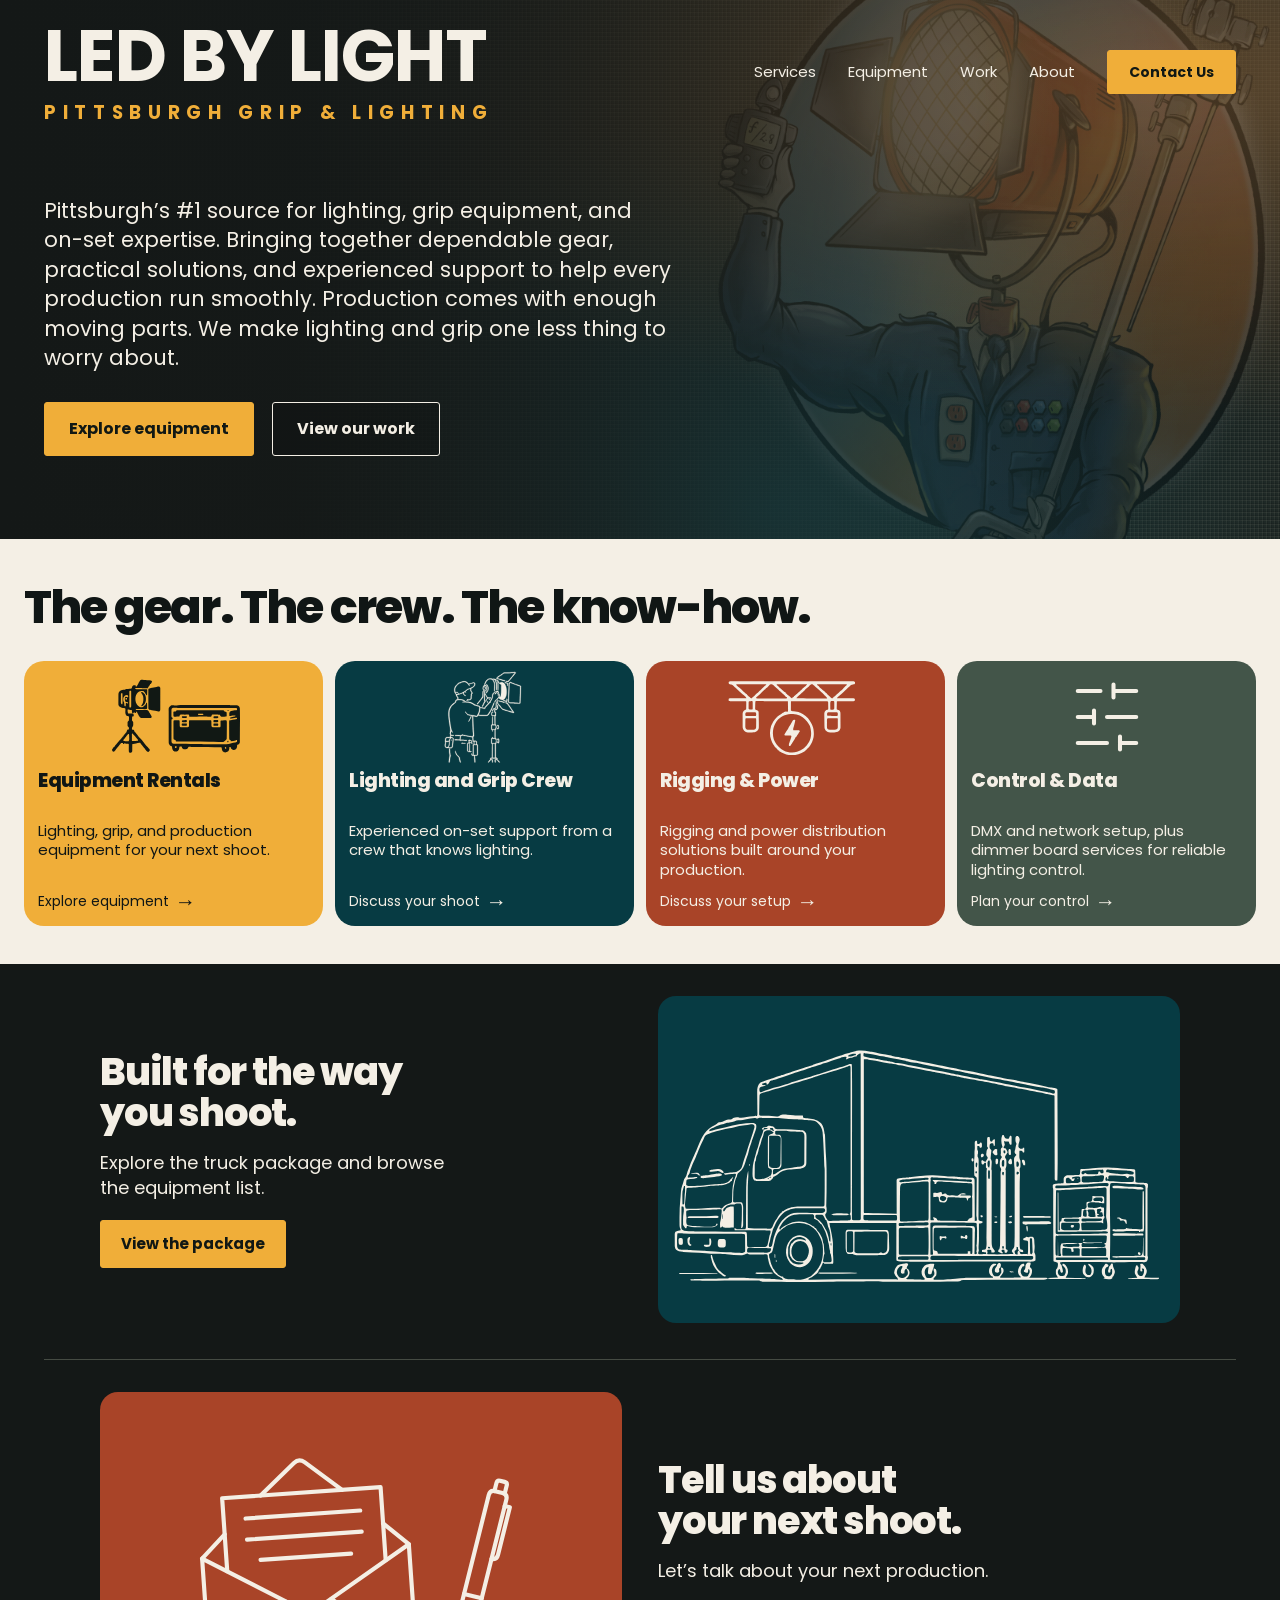
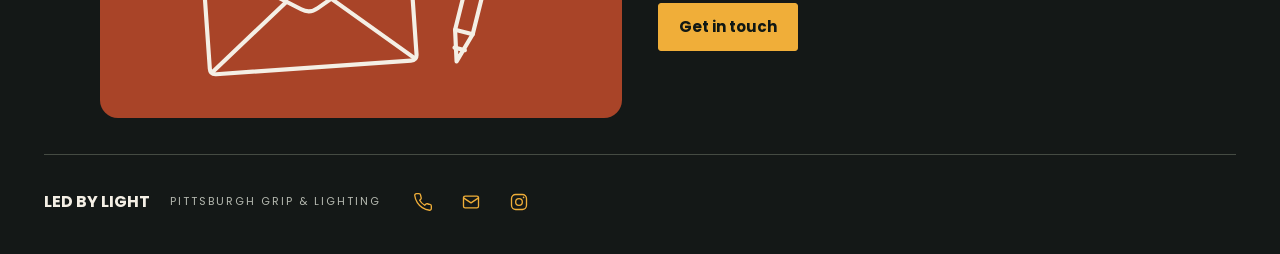
==== index.html @ e3e65536 "footer update" ====
<!doctype html>
<html lang="en">
<head>
  <meta charset="utf-8">
  <meta name="viewport" content="width=device-width,initial-scale=1">
  <meta name="robots" content="noindex,nofollow">
  <meta name="description" content="Led by Light — Pittsburgh grip and lighting. Equipment, crew, and on-set expertise.">
  <meta name="theme-color" content="#141817">
  <title>Led by Light | Pittsburgh Grip &amp; Lighting</title>

  <link rel="icon" href="assets/favicon.svg" type="image/svg+xml">
  <link rel="preload" href="assets/hero-logo.png" as="image">
  <link rel="stylesheet" href="styles.css?v=shared-footer1">
</head>
<body>
  <a class="skip" href="#main">Skip to content</a>

  <main id="main">

    <!-- Hero: layered background + header + headline -->
    <div class="hero-shell">
      <div class="hero-linen" aria-hidden="true"></div>
      <div class="hero-haze" aria-hidden="true"></div>

      <header class="header wrap">
        <a class="brand" href="/" aria-label="Led by Light home">
          LED BY LIGHT <span class="brand-tag">PITTSBURGH GRIP &amp; LIGHTING</span>
        </a>
        <button class="menu-toggle" aria-expanded="false" aria-controls="navigation">Menu <span aria-hidden="true">☰</span></button>
        <nav id="navigation" aria-label="Main navigation">
          <a href="/services">Services</a>
          <a href="/equipment">Equipment</a>
          <a href="/work">Work</a>
          <a href="/about">About</a>
          <a class="button small" href="/contact">Contact Us</a>
        </nav>
      </header>

      <section class="hero wrap" aria-labelledby="hero-title">
        <div class="hero-copy">
          <p class="intro">
Pittsburgh’s #1 source for lighting, grip equipment, and on-set expertise. Bringing together dependable gear, practical solutions, and experienced support to help every production run smoothly. Production comes with enough moving parts. We make lighting and grip one less thing to worry about.   </p>
          <div class="actions">
            <a class="button" href="/equipment">Explore equipment</a>
            <a class="button outline" href="/work">View our work</a>
          </div>
        </div>
      </section>
    </div>

    <!-- Services -->
    <section class="services" id="services" aria-labelledby="services-title">
      <div class="wrap">
        <h2 id="services-title">The gear. The crew. The know-how.</h2>
        <div class="cards">

          <a class="card equipment" href="/equipment">
            <img class="illustration" src="assets/equipment-transparent.svg" alt="">
            <h3>Equipment Rentals</h3>
            <p>Lighting, grip, and production equipment for your next shoot.</p>
            <span class="card-link">Explore equipment <span aria-hidden="true">→</span></span>
          </a>

          <a class="card gaffer" href="/contact">
            <img class="illustration" src="assets/gaffer-transparent.svg" alt="">
            <h3>Lighting and Grip Crew</h3>
            <p>Experienced on-set support from a crew that knows lighting.</p>
            <span class="card-link">Discuss your shoot <span aria-hidden="true">→</span></span>
          </a>

          <a class="card rigging" href="/contact">
            <img class="illustration" src="assets/rigging-transparent.svg" alt="">
            <h3>Rigging &amp; Power</h3>
            <p>Rigging and power distribution solutions built around your production.</p>
            <span class="card-link">Discuss your setup <span aria-hidden="true">→</span></span>
          </a>

          <a class="card control" href="/contact">
            <div class="control-art" aria-hidden="true">
              <svg xmlns="http://www.w3.org/2000/svg" width="96" height="78" viewBox="0 0 24 24" fill="none" stroke="currentColor" stroke-width="1.25" stroke-linecap="round" stroke-linejoin="round" focusable="false">
                <path d="M21 4h-7M10 4H3M21 12h-9M8 12H3M21 20h-5M12 20H3M14 2v4M8 10v4M16 18v4"/>
              </svg>
            </div>
            <h3>Control &amp; Data</h3>
            <p>DMX and network setup, plus dimmer board services for reliable lighting control.</p>
            <span class="card-link">Plan your control <span aria-hidden="true">→</span></span>
          </a>

        </div>
      </div>
    </section>

    <!-- Truck package -->
    <section class="package wrap" aria-labelledby="package-title">
      <div class="package-copy">
        <h2 id="package-title">Built for the way<br>you shoot.</h2>
        <p>Explore the truck package and browse the equipment list.</p>
        <a class="button" href="/equipment">View the package</a>
      </div>
      <div class="truck-panel">
        <img src="assets/truck-transparent.svg" alt="Truck and equipment carts">
      </div>
    </section>

  </main>

  <footer class="footer wrap">
    <section class="contact-section" aria-labelledby="contact-title">
      <div class="contact-panel">
        <img src="assets/contact-envelope.svg" alt="" width="640" height="400" loading="lazy">
      </div>
      <div class="contact-copy">
        <h2 id="contact-title">Tell us about<br>your next shoot.</h2>
        <p>Let’s talk about your next production.</p>
        <a class="button" href="/contact">Get in touch</a>
      </div>
    </section>
    <div class="footer-bottom">
      <div class="footer-brand-group">
        <a class="brand" href="/">LED BY LIGHT</a>
        <p class="footer-tagline">PITTSBURGH GRIP &amp; LIGHTING</p>
        <a class="footer-contact-icon" href="tel:+14122237418" aria-label="Call Led by Light at 412-223-7418" title="Call 412-223-7418">
          <svg width="24" height="24" viewBox="0 0 24 24" fill="none" stroke="currentColor" stroke-width="1.8" stroke-linecap="round" stroke-linejoin="round" aria-hidden="true" focusable="false">
            <path d="M22 16.9v3a2 2 0 0 1-2.2 2 19.8 19.8 0 0 1-8.6-3.1 19.5 19.5 0 0 1-6-6A19.8 19.8 0 0 1 2.1 4.2 2 2 0 0 1 4.1 2h3a2 2 0 0 1 2 1.7c.1 1 .4 1.9.7 2.8a2 2 0 0 1-.5 2.1L8 9.9a16 16 0 0 0 6 6l1.3-1.3a2 2 0 0 1 2.1-.5c.9.3 1.8.6 2.8.7a2 2 0 0 1 1.8 2.1Z"/>
          </svg>
        </a>
        <a class="footer-contact-icon" href="mailto:jim@ledbylight.net" aria-label="Email Led by Light at jim@ledbylight.net" title="Email jim@ledbylight.net">
          <svg width="24" height="24" viewBox="0 0 24 24" fill="none" stroke="currentColor" stroke-width="1.8" stroke-linecap="round" stroke-linejoin="round" aria-hidden="true" focusable="false">
            <rect x="3" y="5" width="18" height="14" rx="2"/>
            <path d="m3 7 9 6 9-6"/>
          </svg>
        </a>
        <a class="footer-instagram" href="https://www.instagram.com/ledbylight_pgh/" target="_blank" rel="noopener noreferrer" aria-label="Led by Light on Instagram (@ledbylight_pgh)">
          <svg width="24" height="24" viewBox="0 0 24 24" fill="none" stroke="currentColor" stroke-width="1.8" aria-hidden="true" focusable="false">
            <rect x="3" y="3" width="18" height="18" rx="5"/>
            <circle cx="12" cy="12" r="4"/>
            <circle cx="17.5" cy="6.5" r="1" fill="currentColor" stroke="none"/>
          </svg>
        </a>
      </div>
    </div>
  </footer>

  <script>
    // Keep the contact card exactly as tall as the existing truck card.
    (() => {
      const truck = document.querySelector('.truck-panel');
      const contact = document.querySelector('.contact-panel');
      if (!truck || !contact) return;
      const matchCardHeight = () => {
        const height = truck.getBoundingClientRect().height;
        if (height > 0) contact.style.setProperty('--contact-panel-height', height + 'px');
      };
      if ('ResizeObserver' in window) new ResizeObserver(matchCardHeight).observe(truck);
      window.addEventListener('resize', matchCardHeight);
      window.addEventListener('load', matchCardHeight);
      matchCardHeight();
    })();
  </script>
  <script src="script.js" defer></script>
</body>
</html>
---- styles.css ----
/* ==========================================================================
   Led by Light — styles.css
   Order: fonts · tokens · base · header · hero · services · package · footer
          · breakpoints (large → small) · reduced motion
   ========================================================================== */

/* ---------- Fonts ---------- */
@import url('https://fonts.googleapis.com/css2?family=Poppins:wght@400;500;600;700;800;900&display=swap');

/* ---------- Tokens ---------- */
:root{
  --charcoal:#141817;
  --ivory:#f4efe5;
  --amber:#f0ae39;
  --teal:#073b43;
  --rust:#a94428;
  --moss:#435549;
  --text:#101615;
  --line:#454b43;
}

/* ---------- Base ---------- */
*{box-sizing:border-box}
html{scroll-behavior:smooth;scroll-padding-top:24px}
body{
  margin:0;
  background:var(--charcoal);
  color:var(--ivory);
  font-family:'Poppins',Arial,sans-serif;
  font-size:18px;
  line-height:1.45;
}
button,input,select,textarea{font-family:inherit}
h1,h2,h3{font-family:'Poppins',Arial,sans-serif;font-weight:800}
a{color:inherit;text-decoration:none}
a,button{-webkit-tap-highlight-color:transparent}
a:focus-visible,button:focus-visible{outline:3px solid #fff;outline-offset:5px}
.services a:focus-visible{outline-color:var(--teal)}

.wrap{width:min(1280px,calc(100% - 88px));margin-inline:auto}

.skip{position:absolute;top:-80px;left:20px;z-index:20;padding:12px;background:var(--ivory);color:#000}
.skip:focus{top:15px}

/* ---------- Buttons ---------- */
.button{
  display:inline-flex;
  align-items:center;
  justify-content:center;
  min-height:51px;
  padding:14px 24px;
  background:var(--amber);
  color:#111814;
  font-size:16px;
  font-weight:700;
  border:1px solid var(--amber);
  border-radius:3px;
  transition:background .15s,transform .15s;
}
.button:hover{background:#ffbf51;transform:translateY(-2px)}
.button.small{min-height:44px;padding:10px 21px;font-size:14px}
.button.outline{color:var(--ivory);background:rgba(0,0,0,.14);border-color:var(--ivory)}
.button.outline:hover{background:rgba(255,255,255,.12)}

/* ---------- Hero shell (layered background) ----------
   Stacking order, bottom to top:
   linen (0) → haze (1) → logo (2) → left fade (3) → hero (4) → header (5)   */
.hero-shell{
  --hero-logo-size:150%;
  --hero-logo-position:right center;
  position:relative;
  isolation:isolate;
  background:var(--charcoal);
}
.hero-linen,
.hero-haze,
.hero-shell::before,
.hero-shell::after{position:absolute;inset:0;pointer-events:none}

.hero-linen{
  z-index:0;
  background-color:#202521;
  background-image:
    repeating-linear-gradient(0deg,#fff0 0 2px,#d9cfad12 2px 3px,#0002 3px 4px),
    repeating-linear-gradient(90deg,transparent 0 2px,#c7c1a915 2px 3px,#0002 3px 4px);
}
/* Hides the linen beneath the logo with a single alpha mask */
.hero-linen::after{
  content:"";
  position:absolute;
  inset:0;
  pointer-events:none;
  background:var(--charcoal);
  -webkit-mask-image:url('assets/hero-logo.png');
  mask-image:url('assets/hero-logo.png');
  -webkit-mask-size:auto var(--hero-logo-size);
  mask-size:auto var(--hero-logo-size);
  -webkit-mask-position:var(--hero-logo-position);
  mask-position:var(--hero-logo-position);
  -webkit-mask-repeat:no-repeat;
  mask-repeat:no-repeat;
}
.hero-haze{
  z-index:1;
  background:
    radial-gradient(ellipse at 90% 16%,#6b5031cc 0%,transparent 53%),
    radial-gradient(ellipse at 60% 95%,#18454acc 0%,transparent 55%);
}
.hero-shell::before{
  content:"";
  z-index:2;
  background:url('assets/hero-logo.png') no-repeat;
  background-position:var(--hero-logo-position);
  background-size:auto var(--hero-logo-size);
  opacity:.18;
}
.hero-shell::after{
  content:"";
  z-index:3;
  background:linear-gradient(90deg,#141817 0%,rgba(20,24,23,.96) 23%,rgba(20,24,23,.65) 44%,rgba(20,24,23,.12) 72%,transparent 100%);
}
.hero-shell>.hero{position:relative;z-index:4}
.hero-shell>.header{position:relative;z-index:5}

/* ---------- Header ---------- */
.header{
  display:flex;
  align-items:center;
  justify-content:space-between;
  gap:25px;
  min-height:116px;
  padding-top:20px;
  padding-bottom:16px;
}
.brand{
  font-family:'Poppins',Arial,sans-serif;
  font-size:29px;
  font-weight:700;
  letter-spacing:-1px;
  line-height:1;
  white-space:nowrap;
}
.header .brand{font-size:clamp(44px,6vw,72px)}
.brand-tag{
  display:block;
  margin-top:.15em;
  padding-left:.25em;
  font-family:'Poppins',Arial,sans-serif;
  font-size:15px;
  font-weight:400;
  letter-spacing:.06em;
}
.header nav{display:flex;align-items:center;gap:32px;font-size:15px}
.header nav>a:not(.button):hover{text-decoration:underline;text-underline-offset:7px}
.menu-toggle{display:none}

/* ---------- Hero ---------- */
.hero{
  display:flex;
  align-items:center;
  min-height:398.5px;
  padding-block:46.5px 75px;
}
.hero-copy{max-width:630px}
.hero h1{
  margin:0 0 10px;
  font-family:'Poppins',Arial,sans-serif;
  font-size:72px;
  font-weight:800;
  letter-spacing:-2px;
  line-height:.96;
}
.intro{margin:0 0 30px;font-size:21px;line-height:1.4}
.actions{display:flex;flex-wrap:wrap;gap:18px}

/* ---------- Services ---------- */
.services{padding:43px 0 38px;background:var(--ivory);color:var(--text)}
.services .wrap{width:calc(100% - 48px);max-width:1280px}
.services h2{
  margin:0 0 28px;
  font-size:clamp(30px,3.6vw,49px);
  letter-spacing:-1.8px;
  line-height:1.1;
}

.cards{display:grid;grid-template-columns:repeat(4,minmax(0,1fr));gap:12px}
.card{
  display:flex;
  flex-direction:column;
  min-width:0;
  padding:15px 14px 14px;
  border-radius:20px;
  transition:transform .18s,box-shadow .18s;
}
.card:hover{transform:translateY(-4px);box-shadow:0 8px 20px #0002}
.equipment{background:var(--amber)}
.gaffer{background:var(--teal);color:var(--ivory)}
.rigging{background:var(--rust);color:var(--ivory)}
.control{background:var(--moss);color:var(--ivory)}

.card img.illustration,
.control-art{width:100%;height:82px;margin:0 auto 12px;flex-shrink:0}
.card img.illustration{
  display:block;
  max-width:100%;
  object-fit:contain;
  object-position:center;
}
.control-art{display:flex;align-items:center;justify-content:center}
.control-art svg{display:block;width:96px;height:78px}

.card h3{
  margin:0 0 8px;
  min-height:43px;
  font-size:19px;
  letter-spacing:-.5px;
  line-height:1.12;
}
.card p{margin:0 0 12px;font-size:15px;line-height:1.3}
.card-link{
  display:flex;
  align-items:center;
  gap:6px;
  margin-top:auto;
  font-size:14px;
  line-height:1.25;
}
.card-link span{font-size:21px;line-height:1}

/* ---------- Truck package ---------- */
.package{
  display:grid;
  grid-template-columns:minmax(0,40%) minmax(0,60%);
  align-items:center;
  gap:0;
  padding-block:42px 48px;
}
.package-copy{min-width:0;padding-right:26px}
.package h2{
  margin:0 0 20px;
  font-size:clamp(32px,3.6vw,49px);
  letter-spacing:-1.7px;
  line-height:1.06;
}
.package p{max-width:370px;margin:0 0 24px;font-size:20px;line-height:1.4}
.truck-panel{min-width:0;padding:14px;background:var(--teal);border-radius:20px}
.truck-panel img{
  display:block;
  width:100%;
  max-width:100%;
  height:auto;
  object-fit:contain;
  object-position:center;
}

/* ---------- Footer ---------- */
.footer{border-top:1px solid var(--line)}
.footer h2{margin:0;font-size:27px;letter-spacing:-.5px}
.footer-cta{
  display:flex;
  align-items:center;
  justify-content:space-between;
  gap:20px;
  padding:29px 0;
}
.footer-bottom{
  display:flex;
  align-items:center;
  justify-content:space-between;
  gap:20px;
  padding:25px 0 30px;
  border-top:1px solid var(--line);
}
.footer-bottom .brand{font-size:16px;letter-spacing:0}
.footer-bottom p{margin:0;font-size:11px;letter-spacing:2px;color:#b4b8af}
.footer-brand-group{display:flex;align-items:center;flex-wrap:wrap;gap:4px}
.footer-brand-group .brand{margin-right:16px}
.footer-brand-group .footer-tagline{margin-right:16px}
.footer-instagram,.footer-contact-icon{
  display:inline-flex;align-items:center;justify-content:center;
  min-width:44px;min-height:44px;border-radius:50%;
  color:var(--amber);
  transition:background-color .2s ease,color .2s ease,transform .2s ease;
}
.footer-instagram svg,.footer-contact-icon svg{width:20px;height:20px;stroke-width:1.6}
.footer-instagram:hover,.footer-contact-icon:hover{
  background-color:#f0ae3914;color:#ffd17a;transform:translateY(-2px);
}
.footer-instagram:focus-visible,.footer-contact-icon:focus-visible{outline-color:var(--amber)}

/* ==========================================================================
   Breakpoints (large → small)
   ========================================================================== */

@media(min-width:1500px){
  .hero{min-height:458.5px}
}

@media(max-width:1050px){
  .wrap{width:calc(100% - 60px)}
  .header nav{gap:22px}
  .hero{min-height:353.5px}
}

/* Tight four-up card grid */
@media(min-width:641px) and (max-width:800px){
  .services .wrap{width:calc(100% - 32px)}
  .cards{gap:9px}
  .card{padding:13px 10px}
  .card h3{min-height:57px;font-size:17px}
  .card p{font-size:13px}
  .card-link{font-size:12px}
}

@media(max-width:760px){
  .wrap{width:calc(100% - 40px)}

  /* Header + collapsible nav */
  .header{min-height:96px;padding-top:16px;padding-bottom:12px;gap:12px}
  .header .brand{font-size:clamp(22px,5.5vw,40px);letter-spacing:-.5px}
  .header .brand-tag{font-size:clamp(8px,2vw,12px);letter-spacing:.04em}
  .menu-toggle{flex-shrink:0}
  .brand-tag{font-size:12px}
  .menu-toggle{
    display:flex;
    align-items:center;
    gap:10px;
    padding:8px 12px;
    background:transparent;
    color:var(--ivory);
    font:inherit;
    font-size:14px;
    border:1px solid #aaa7;
    border-radius:3px;
  }
  .header nav{
    display:none;
    position:absolute;
    top:100%;
    left:0;
    right:0;
    z-index:10;
    align-items:stretch;
    gap:5px;
    padding:18px;
    background:#141d1b;
    border:1px solid #6d7366;
    box-shadow:0 12px 25px #0005;
  }
  .header nav.open{display:flex;flex-direction:column}
  .header nav>a{padding:11px 12px}

  /* Hero */
  .hero-shell{--hero-logo-position:center center}
  /* Compact mobile logo; keep its linen mask aligned. */
  .hero-shell::before{background-size:86.25% auto}
  .hero-linen::after{-webkit-mask-size:86.25% auto;mask-size:86.25% auto}
  .hero-shell::after{background:linear-gradient(90deg,#141817ee,#14181788 65%,#14181733)}
  .hero{min-height:396px;padding:55.5px 0 60px}
  .hero h1{font-size:52px;letter-spacing:-1px}
  .intro{max-width:350px;font-size:18px}
  .actions{gap:12px}
  .button{min-height:48px;padding:13px 18px;font-size:14px}

  /* Services */
  .services{padding-block:32px}
  .services h2{max-width:480px;font-size:34px;letter-spacing:-1px}

  /* Package stays two-up, scaled down */
  .package{padding-block:35px}
  .package-copy{padding-right:18px}
  .package h2{font-size:clamp(22px,4.5vw,34px);letter-spacing:-.8px}
  .package p{font-size:clamp(12px,2.4vw,17px)}
  .package .button{min-height:42px;padding:10px 12px;font-size:12px}
  .truck-panel{padding:10px}

  /* Footer */
  .footer h2{font-size:26px}
  .footer-cta,
  .footer-bottom{flex-direction:column;align-items:flex-start;gap:15px}
  .footer-cta{gap:20px}
  .footer-bottom p{font-size:10px;letter-spacing:1.2px}
}

@media(max-width:640px){
  .cards{grid-template-columns:repeat(2,minmax(0,1fr))}
}

@media(max-width:400px){
  .cards{grid-template-columns:1fr}
}

/* ---------- Reduced motion ---------- */
@media(prefers-reduced-motion:reduce){
  html{scroll-behavior:auto}
  *{transition:none!important}
}

/* Contact: mirrors the truck section, with artwork on the left. */
.contact-section{display:grid;grid-template-columns:minmax(0,60%) minmax(0,40%);align-items:center;padding-block:42px 48px}
.contact-panel{min-width:0;padding:14px;background:var(--rust);border-radius:20px;height:var(--contact-panel-height,auto);aspect-ratio:8/5;display:flex;align-items:center;justify-content:center}
.contact-panel img{display:block;width:100%;height:100%;min-height:0;object-fit:contain}
.contact-copy{min-width:0;padding-left:32px}
.contact-copy h2{margin:0 0 20px;font-size:clamp(32px,3.6vw,49px);letter-spacing:-1.7px;line-height:1.06}
.contact-copy p{max-width:370px;margin:0 0 24px;font-size:20px;line-height:1.4}
@media(max-width:760px){
  .contact-section{padding-block:35px}
  .contact-panel{padding:10px}
  .contact-copy{padding-left:18px}
  .contact-copy h2{font-size:clamp(20px,4.5vw,34px);letter-spacing:-.8px}
  .contact-copy p{font-size:clamp(12px,2.4vw,17px);margin-bottom:18px}
  .contact-copy .button{min-height:42px;padding:10px 12px;font-size:12px}
}

/* Homepage feature sections: compact desktop/tablet layout. */
@media (min-width:761px){
  .package:has(> .package-copy > #package-title){
    width:min(1080px,calc(100% - 88px));
    grid-template-columns:minmax(0,1fr) minmax(0,1fr);
    gap:36px;
    padding-block:32px 36px;
  }
  .package:has(> .package-copy > #package-title) .package-copy{padding-right:0}
  .footer > .contact-section:has(#contact-title){
    width:min(1080px,100%);
    margin-inline:auto;
    grid-template-columns:minmax(0,1fr) minmax(0,1fr);
    gap:36px;
    padding-block:32px 36px;
  }
  .footer > .contact-section:has(#contact-title) .contact-copy{padding-left:0}
  .package:has(#package-title) .truck-panel,
  .footer > .contact-section:has(#contact-title) .contact-panel{
    width:100%;
    height:auto;
    aspect-ratio:8/5;
    padding:12px;
    border-radius:18px;
    display:flex;
    align-items:center;
    justify-content:center;
  }
  .package:has(#package-title) .truck-panel img,
  .footer > .contact-section:has(#contact-title) .contact-panel img{
    width:100%;height:100%;min-height:0;object-fit:contain;
  }
  .package #package-title,
  .footer > .contact-section #contact-title{
    font-size:clamp(30px,3vw,40px);
    letter-spacing:-1.2px;
    line-height:1.08;
    margin-bottom:16px;
  }
  .package:has(#package-title) .package-copy p,
  .footer > .contact-section:has(#contact-title) .contact-copy p{
    font-size:18px;line-height:1.4;margin-bottom:20px;
  }
  .package:has(#package-title) .button,
  .footer > .contact-section:has(#contact-title) .button{
    min-height:46px;padding:12px 20px;font-size:15px;
  }
}
@media (min-width:761px) and (max-width:1050px){
  .package:has(> .package-copy > #package-title){width:calc(100% - 60px)}
  .package:has(> .package-copy > #package-title),
  .footer > .contact-section:has(#contact-title){gap:28px;padding-block:28px 30px}
}

/* Shared masthead: evenly spaced tagline aligned to the company name. */
.header .brand{display:grid;grid-template-columns:minmax(0,1fr);width:max-content}
.header .brand .brand-tag{
  width:0;min-width:100%;padding-left:0;margin-top:.55em;
  font-size:.26em;line-height:1.2;font-weight:700;
  letter-spacing:.38em;word-spacing:.15em;color:var(--amber);
  text-align:left;text-align-last:auto;white-space:nowrap;
}
@media(max-width:760px){
  .header .brand{font-size:26px;letter-spacing:-.5px}
}

.header .brand .brand-tag.spaced-tagline{
  display:flex;justify-content:space-between;gap:0;
  letter-spacing:0;word-spacing:0;
}
.header .brand .brand-tag.spaced-tagline > span{flex:0 0 auto}

@media (max-width: 760px) and (orientation: portrait) {
  .hero-shell::before {
    background-size: 108% auto;
  }

  .hero-linen::after {
    -webkit-mask-size: 108% auto;
    mask-size: 108% auto;
  }
}

@media (max-width: 760px) and (orientation: portrait) {
  .hero-shell {
    --hero-logo-position: calc(50% + 25px) center;
  }

  .hero-shell::after {
    background: linear-gradient(
      90deg,
      rgba(20, 24, 23, 0.65),
      rgba(20, 24, 23, 0.32) 65%,
      rgba(20, 24, 23, 0.10)
    );
  }
}

.card.gaffer img.illustration {
  transform: scale(1.15);
  transform-origin: center;
}
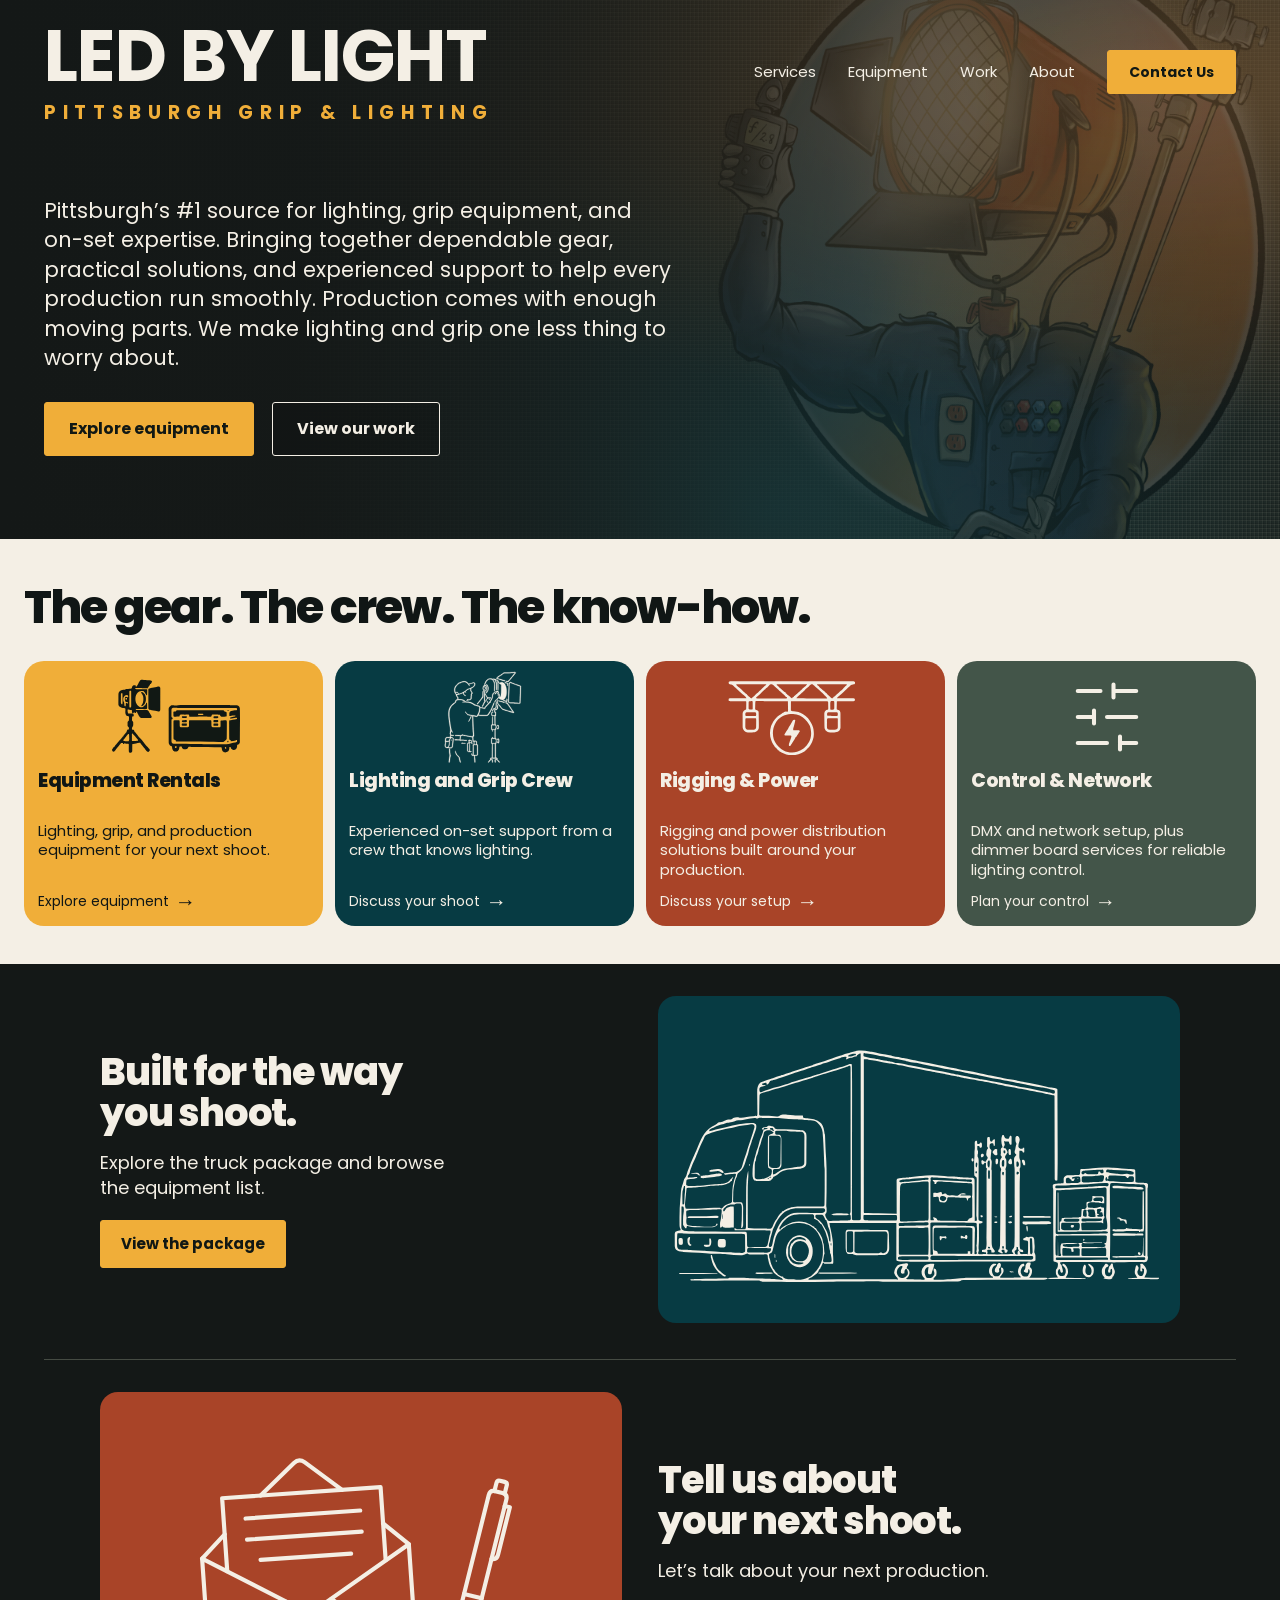
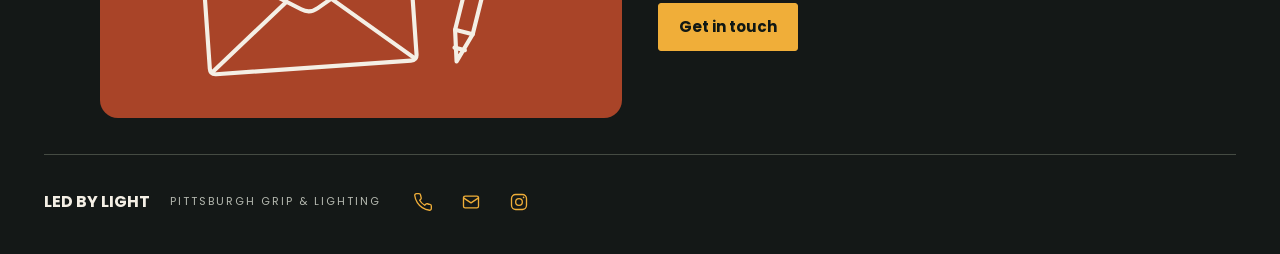
==== commit b6d97970: "card change" ====
--- a/index.html
+++ b/index.html
@@ -81,7 +81,7 @@
                 <path d="M21 4h-7M10 4H3M21 12h-9M8 12H3M21 20h-5M12 20H3M14 2v4M8 10v4M16 18v4"/>
               </svg>
             </div>
-            <h3>Control &amp; Data</h3>
+            <h3>Control &amp; Network</h3>
             <p>DMX and network setup, plus dimmer board services for reliable lighting control.</p>
             <span class="card-link">Plan your control <span aria-hidden="true">→</span></span>
           </a>
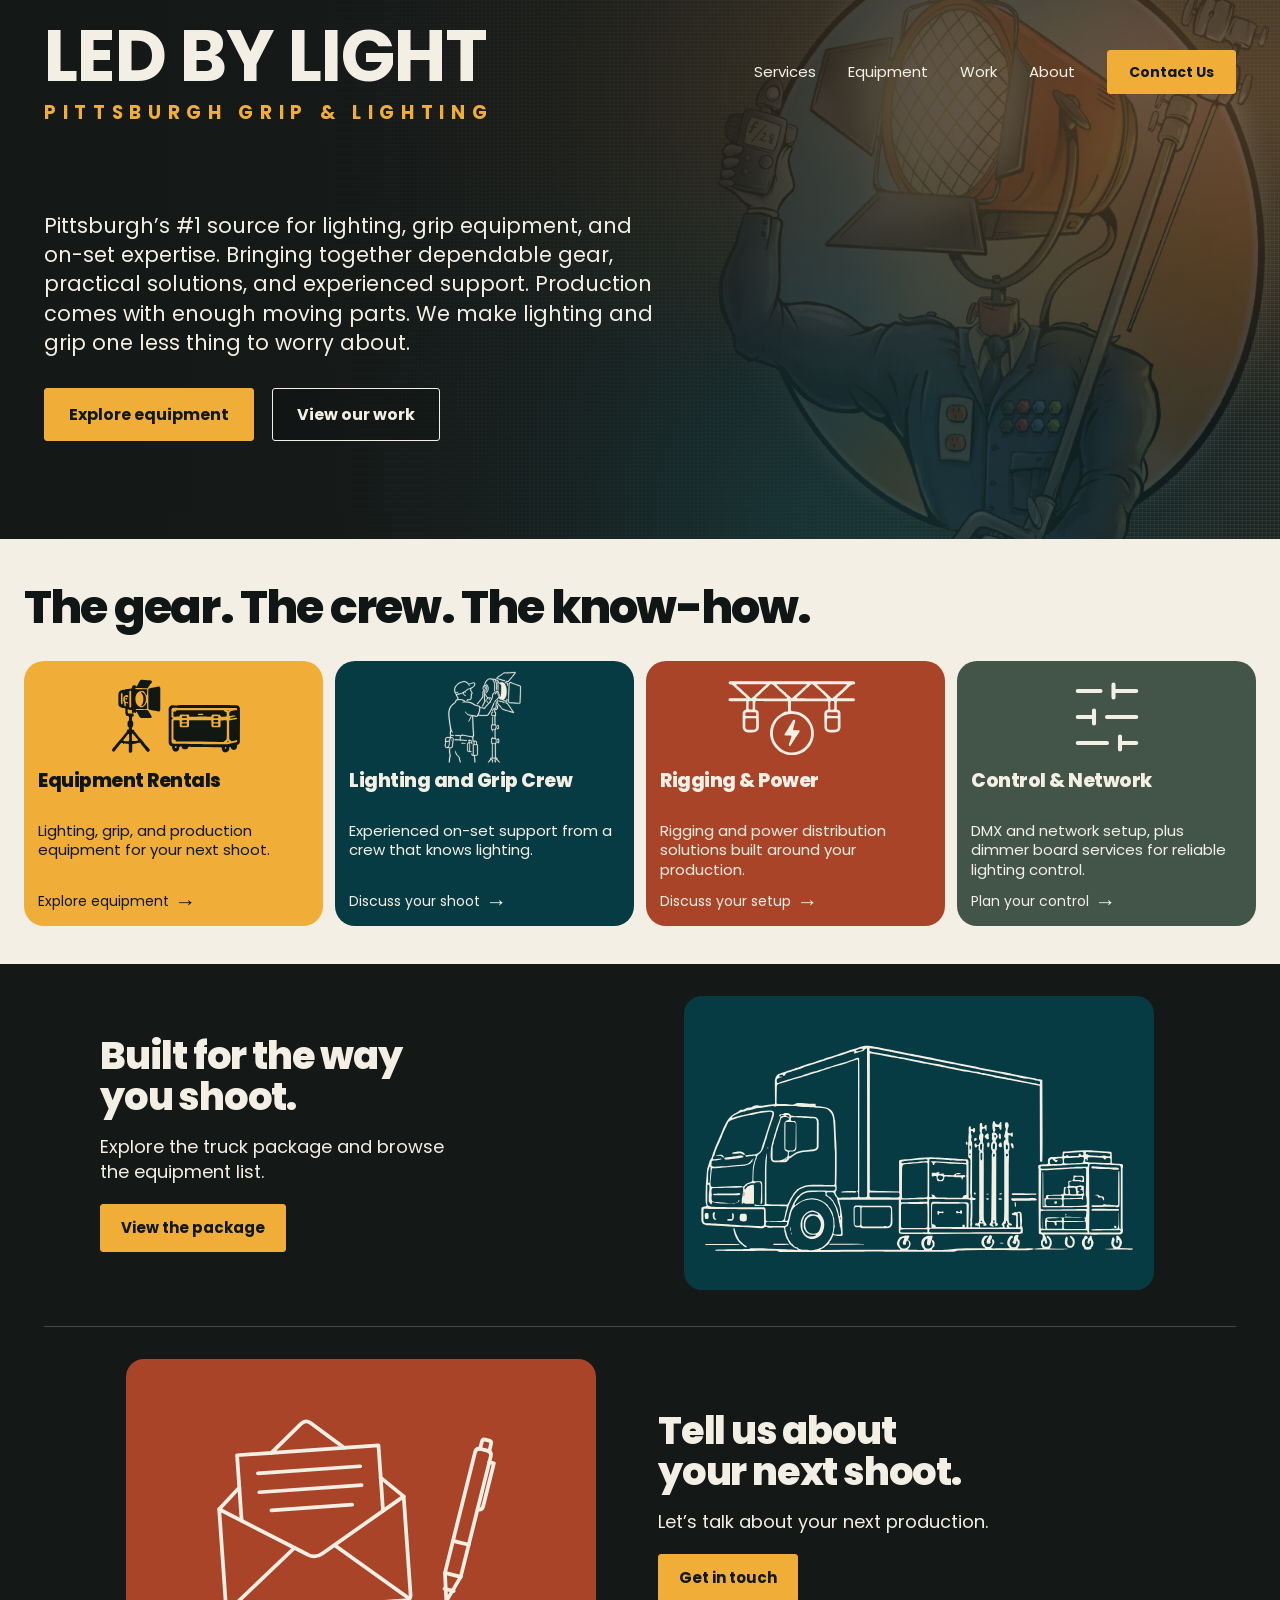
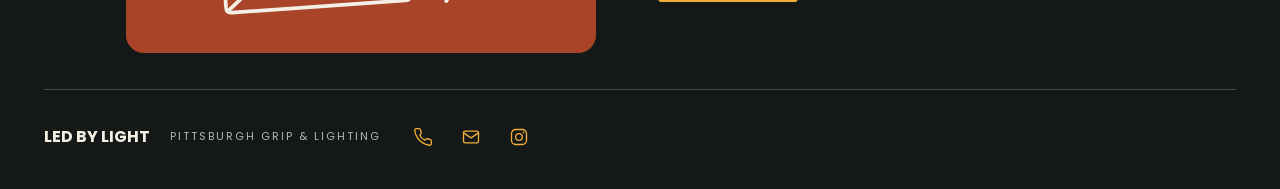
==== commit c4821850: "Update index.html" ====
--- a/index.html
+++ b/index.html
@@ -1,12 +1,29 @@
 <!doctype html>
 <html lang="en">
 <head>
+  <!-- Google Analytics -->
+  <script async src="https://www.googletagmanager.com/gtag/js?id=G-F9518B57ME"></script>
+  <script>
+    window.dataLayer = window.dataLayer || [];
+    function gtag(){dataLayer.push(arguments);}
+    gtag('js', new Date());
+    gtag('config', 'G-F9518B57ME');
+  </script>
+
   <meta charset="utf-8">
   <meta name="viewport" content="width=device-width,initial-scale=1">
-  <meta name="robots" content="noindex,nofollow">
-  <meta name="description" content="Led by Light — Pittsburgh grip and lighting. Equipment, crew, and on-set expertise.">
+  <meta name="description" content="Pittsburgh&#x27;s source for lighting and grip equipment rentals, experienced gaffers, and on-set production support. Dependable gear and stress-free G&amp;E.">
   <meta name="theme-color" content="#141817">
-  <title>Led by Light | Pittsburgh Grip &amp; Lighting</title>
+  <title>Led by Light - Lighting and Grip Truck Rental - Pittsburgh Gaffer</title>
+  <link rel="canonical" href="https://ledbylight.net/">
+  <meta property="og:type" content="website">
+  <meta property="og:site_name" content="Led by Light">
+  <meta property="og:locale" content="en_US">
+  <meta property="og:title" content="Led by Light - Lighting and Grip Truck Rental - Pittsburgh Gaffer">
+  <meta property="og:description" content="Pittsburgh&#x27;s source for lighting and grip equipment rentals, experienced gaffers, and on-set production support. Dependable gear and stress-free G&amp;E.">
+  <meta property="og:url" content="https://ledbylight.net/">
+  <meta property="og:image" content="https://ledbylight.net/assets/hero-logo.png">
+  <meta property="og:image:alt" content="Led by Light logo">
 
   <link rel="icon" href="assets/favicon.svg" type="image/svg+xml">
   <link rel="preload" href="assets/hero-logo.png" as="image">
@@ -39,7 +56,7 @@
       <section class="hero wrap" aria-labelledby="hero-title">
         <div class="hero-copy">
           <p class="intro">
-Pittsburgh’s #1 source for lighting, grip equipment, and on-set expertise. Bringing together dependable gear, practical solutions, and experienced support to help every production run smoothly. Production comes with enough moving parts. We make lighting and grip one less thing to worry about.   </p>
+Pittsburgh’s #1 source for lighting, grip equipment, and on-set expertise. Bringing together dependable gear, practical solutions, and experienced support. Production comes with enough moving parts. We make lighting and grip one less thing to worry about.   </p>
           <div class="actions">
             <a class="button" href="/equipment">Explore equipment</a>
             <a class="button outline" href="/work">View our work</a>
--- a/styles.css
+++ b/styles.css
@@ -466,6 +466,13 @@
   .footer > .contact-section:has(#contact-title){gap:28px;padding-block:28px 30px}
 }
 
+/* Homepage artwork cards: ten percent smaller within their existing columns. */
+.package:has(#package-title) .truck-panel,
+.footer > .contact-section:has(#contact-title) .contact-panel{
+  width:90%;
+  justify-self:center;
+}
+
 /* Shared masthead: evenly spaced tagline aligned to the company name. */
 .header .brand{display:grid;grid-template-columns:minmax(0,1fr);width:max-content}
 .header .brand .brand-tag{
